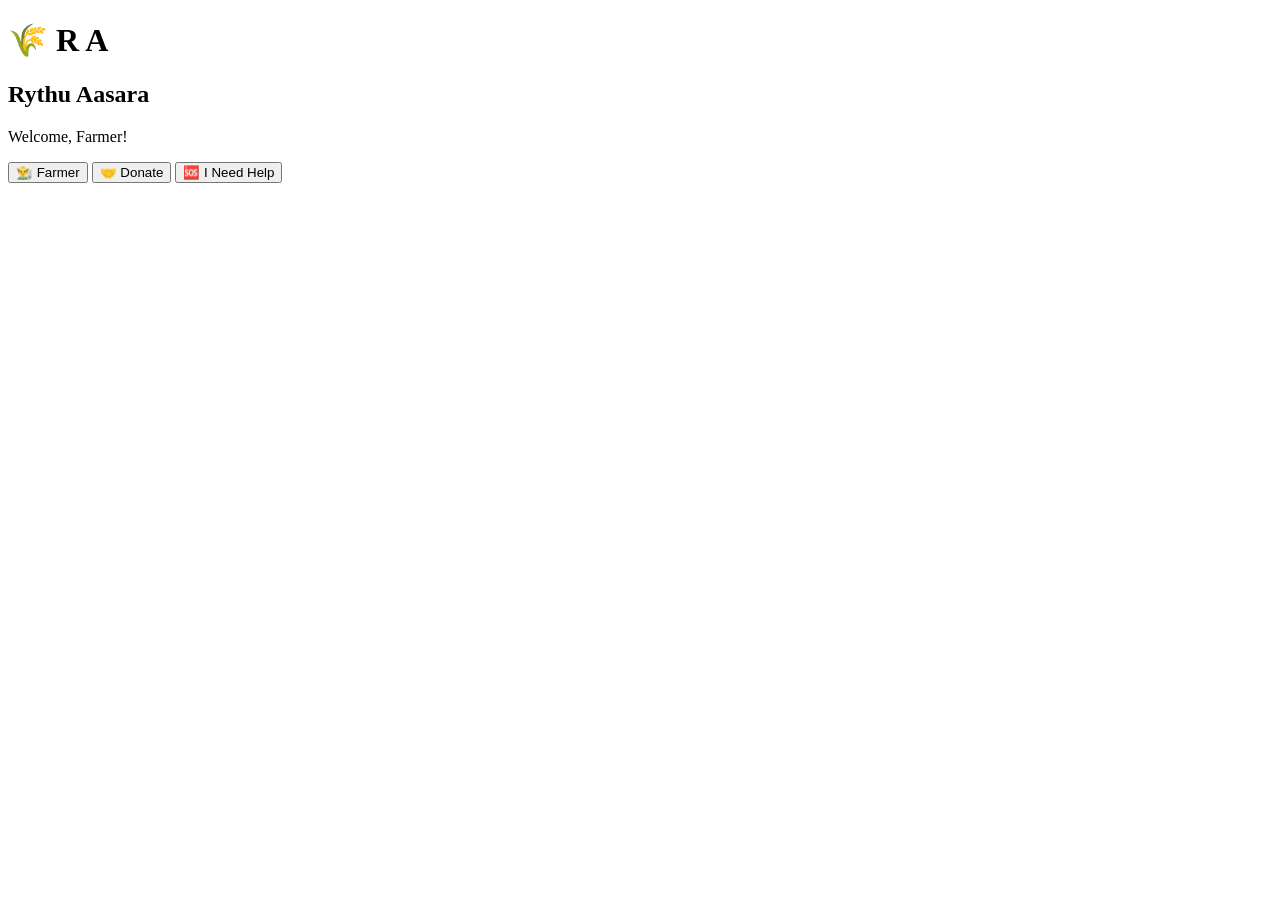
==== app/src/main/assets/index.html @ 130e4dbf "Add R A farmer home page" ====
<!DOCTYPE html>
<html lang="en">
<head>
    <meta charset="UTF-8">
    <meta name="viewport" content="width=device-width, initial-scale=1.0">
    <title>R A - Rythu Aasara</title>
</head>
<body>
    <h1>🌾 R A</h1>
    <h2>Rythu Aasara</h2>
    <p>Welcome, Farmer!</p>

    <button>👨‍🌾 Farmer</button>
    <button>🤝 Donate</button>
    <button>🆘 I Need Help</button>
</body>
</html>
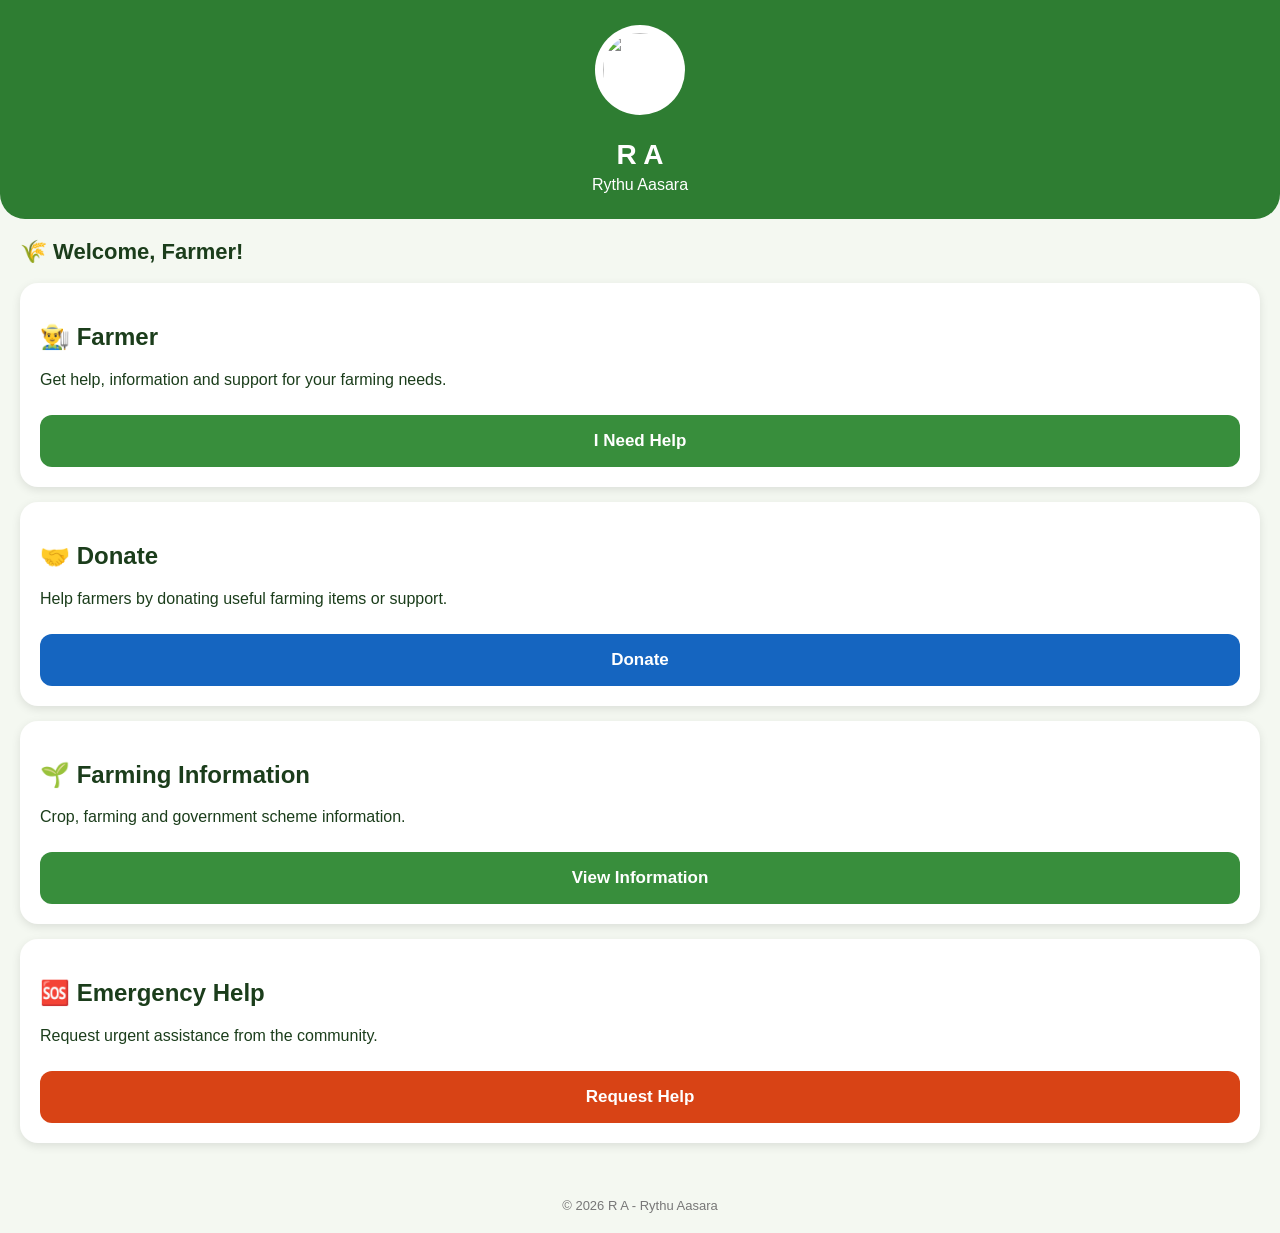
==== commit a4e75e8d: "Update R A farmer home page" ====
--- a/app/src/main/assets/index.html
+++ b/app/src/main/assets/index.html
@@ -4,14 +4,175 @@
     <meta charset="UTF-8">
     <meta name="viewport" content="width=device-width, initial-scale=1.0">
     <title>R A - Rythu Aasara</title>
+
+    <style>
+        * {
+            box-sizing: border-box;
+        }
+
+        body {
+            margin: 0;
+            font-family: Arial, sans-serif;
+            background: #f4f8f1;
+            color: #1b3d1b;
+        }
+
+        .header {
+            background: #2e7d32;
+            color: white;
+            padding: 25px 20px;
+            text-align: center;
+            border-radius: 0 0 25px 25px;
+        }
+
+        .logo {
+            width: 90px;
+            height: 90px;
+            object-fit: contain;
+            background: white;
+            border-radius: 50%;
+            padding: 8px;
+        }
+
+        .header h1 {
+            margin: 12px 0 5px;
+            font-size: 28px;
+        }
+
+        .header p {
+            margin: 0;
+            font-size: 16px;
+        }
+
+        .container {
+            padding: 20px;
+        }
+
+        .welcome {
+            font-size: 22px;
+            font-weight: bold;
+            margin-bottom: 18px;
+        }
+
+        .card {
+            background: white;
+            padding: 20px;
+            margin-bottom: 15px;
+            border-radius: 18px;
+            box-shadow: 0 3px 10px rgba(0,0,0,0.10);
+        }
+
+        button {
+            width: 100%;
+            padding: 16px;
+            margin-top: 10px;
+            border: none;
+            border-radius: 12px;
+            font-size: 17px;
+            font-weight: bold;
+            background: #388e3c;
+            color: white;
+        }
+
+        button:active {
+            transform: scale(0.98);
+        }
+
+        .help {
+            background: #d84315;
+        }
+
+        .donate {
+            background: #1565c0;
+        }
+
+        .footer {
+            text-align: center;
+            padding: 20px;
+            color: #777;
+            font-size: 13px;
+        }
+    </style>
 </head>
+
 <body>
-    <h1>🌾 R A</h1>
-    <h2>Rythu Aasara</h2>
-    <p>Welcome, Farmer!</p>
 
-    <button>👨‍🌾 Farmer</button>
-    <button>🤝 Donate</button>
-    <button>🆘 I Need Help</button>
+    <div class="header">
+
+        <img src="ra_logo.png" class="logo">
+
+        <h1>R A</h1>
+        <p>Rythu Aasara</p>
+
+    </div>
+
+    <div class="container">
+
+        <div class="welcome">
+            🌾 Welcome, Farmer!
+        </div>
+
+        <div class="card">
+            <h2>👨‍🌾 Farmer</h2>
+            <p>Get help, information and support for your farming needs.</p>
+
+            <button onclick="farmerHelp()">
+                I Need Help
+            </button>
+        </div>
+
+        <div class="card">
+            <h2>🤝 Donate</h2>
+            <p>Help farmers by donating useful farming items or support.</p>
+
+            <button class="donate" onclick="donate()">
+                Donate
+            </button>
+        </div>
+
+        <div class="card">
+            <h2>🌱 Farming Information</h2>
+            <p>Crop, farming and government scheme information.</p>
+
+            <button onclick="information()">
+                View Information
+            </button>
+        </div>
+
+        <div class="card">
+            <h2>🆘 Emergency Help</h2>
+            <p>Request urgent assistance from the community.</p>
+
+            <button class="help" onclick="emergency()">
+                Request Help
+            </button>
+        </div>
+
+    </div>
+
+    <div class="footer">
+        © 2026 R A - Rythu Aasara
+    </div>
+
+    <script>
+
+        function farmerHelp() {
+            alert("Farmer Help section coming next.");
+        }
+
+        function donate() {
+            alert("Donate section coming next.");
+        }
+
+        function information() {
+            alert("Farming Information section coming next.");
+        }
+
+        function emergency() {
+            alert("Emergency Help section coming next.");
+        }
+
+    </script>
+
 </body>
-</html>
+    </html>
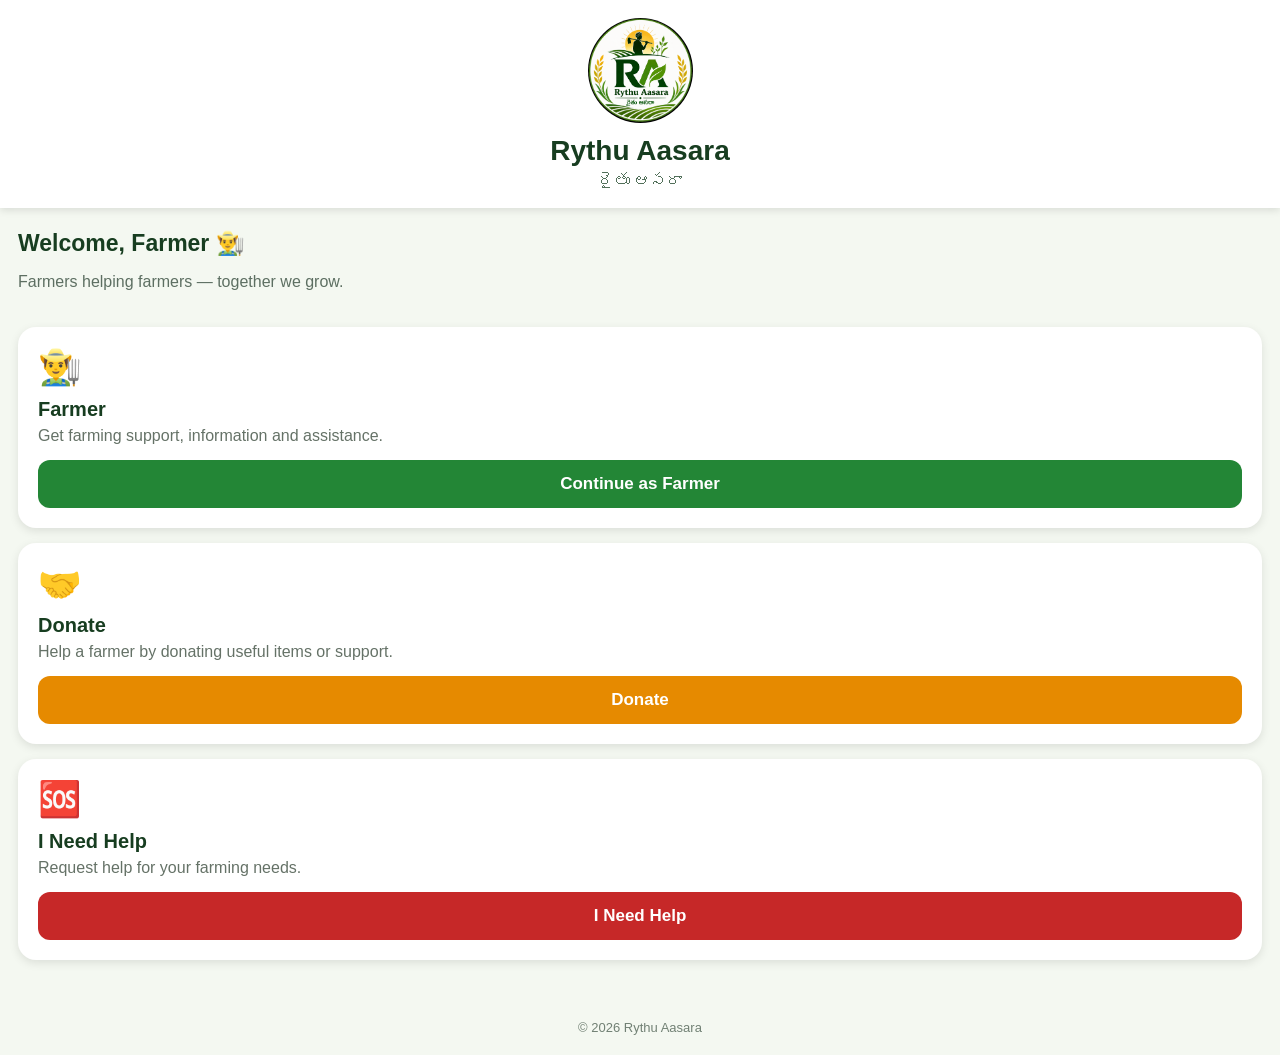
==== commit 247f40be: "Create Rythu Aasara farmer home screen" ====
--- a/app/src/main/assets/index.html
+++ b/app/src/main/assets/index.html
@@ -1,178 +1,173 @@
 <!DOCTYPE html>
 <html lang="en">
 <head>
-    <meta charset="UTF-8">
-    <meta name="viewport" content="width=device-width, initial-scale=1.0">
-    <title>R A - Rythu Aasara</title>
+<meta charset="UTF-8">
+<meta name="viewport" content="width=device-width, initial-scale=1.0">
 
-    <style>
-        * {
-            box-sizing: border-box;
-        }
+<title>Rythu Aasara</title>
 
-        body {
-            margin: 0;
-            font-family: Arial, sans-serif;
-            background: #f4f8f1;
-            color: #1b3d1b;
-        }
+<style>
+* {
+    box-sizing: border-box;
+}
 
-        .header {
-            background: #2e7d32;
-            color: white;
-            padding: 25px 20px;
-            text-align: center;
-            border-radius: 0 0 25px 25px;
-        }
+body {
+    margin: 0;
+    font-family: Arial, sans-serif;
+    background: #f4f8f1;
+    color: #173d20;
+}
 
-        .logo {
-            width: 90px;
-            height: 90px;
-            object-fit: contain;
-            background: white;
-            border-radius: 50%;
-            padding: 8px;
-        }
+.header {
+    background: #ffffff;
+    padding: 18px 15px;
+    text-align: center;
+    box-shadow: 0 2px 8px rgba(0,0,0,0.12);
+}
 
-        .header h1 {
-            margin: 12px 0 5px;
-            font-size: 28px;
-        }
+.logo {
+    width: 105px;
+    height: 105px;
+    object-fit: contain;
+    border-radius: 50%;
+}
 
-        .header p {
-            margin: 0;
-            font-size: 16px;
-        }
+.title {
+    font-size: 28px;
+    font-weight: bold;
+    margin-top: 8px;
+}
 
-        .container {
-            padding: 20px;
-        }
+.subtitle {
+    font-size: 16px;
+    color: #52705a;
+    margin-top: 5px;
+}
 
-        .welcome {
-            font-size: 22px;
-            font-weight: bold;
-            margin-bottom: 18px;
-        }
+.welcome {
+    padding: 22px 18px 10px;
+}
 
-        .card {
-            background: white;
-            padding: 20px;
-            margin-bottom: 15px;
-            border-radius: 18px;
-            box-shadow: 0 3px 10px rgba(0,0,0,0.10);
-        }
+.welcome h2 {
+    margin: 0;
+    font-size: 23px;
+}
 
-        button {
-            width: 100%;
-            padding: 16px;
-            margin-top: 10px;
-            border: none;
-            border-radius: 12px;
-            font-size: 17px;
-            font-weight: bold;
-            background: #388e3c;
-            color: white;
-        }
+.welcome p {
+    color: #5d6f62;
+}
 
-        button:active {
-            transform: scale(0.98);
-        }
+.cards {
+    padding: 10px 18px 25px;
+}
 
-        .help {
-            background: #d84315;
-        }
+.card {
+    background: white;
+    border-radius: 18px;
+    padding: 20px;
+    margin-bottom: 15px;
+    box-shadow: 0 3px 10px rgba(0,0,0,0.10);
+}
 
-        .donate {
-            background: #1565c0;
-        }
+.card-icon {
+    font-size: 35px;
+}
 
-        .footer {
-            text-align: center;
-            padding: 20px;
-            color: #777;
-            font-size: 13px;
-        }
-    </style>
+.card h3 {
+    margin: 10px 0 6px;
+    font-size: 20px;
+}
+
+.card p {
+    margin: 0 0 15px;
+    color: #657267;
+}
+
+button {
+    width: 100%;
+    border: none;
+    border-radius: 12px;
+    padding: 14px;
+    font-size: 17px;
+    font-weight: bold;
+    background: #238636;
+    color: white;
+}
+
+.help {
+    background: #c62828;
+}
+
+.donate {
+    background: #e68a00;
+}
+
+.footer {
+    text-align: center;
+    padding: 20px;
+    color: #718074;
+    font-size: 13px;
+}
+</style>
 </head>
 
 <body>
 
-    <div class="header">
+<div class="header">
+    <img src="ra_logo.png" class="logo" alt="Rythu Aasara Logo">
+    <div class="title">Rythu Aasara</div>
+    <div class="subtitle">రైతు ఆసరా</div>
+</div>
 
-        <img src="ra_logo.png" class="logo">
+<div class="welcome">
+    <h2>Welcome, Farmer 👨‍🌾</h2>
+    <p>Farmers helping farmers — together we grow.</p>
+</div>
 
-        <h1>R A</h1>
-        <p>Rythu Aasara</p>
+<div class="cards">
 
+    <div class="card">
+        <div class="card-icon">👨‍🌾</div>
+        <h3>Farmer</h3>
+        <p>Get farming support, information and assistance.</p>
+        <button onclick="farmer()">Continue as Farmer</button>
     </div>
 
-    <div class="container">
-
-        <div class="welcome">
-            🌾 Welcome, Farmer!
-        </div>
-
-        <div class="card">
-            <h2>👨‍🌾 Farmer</h2>
-            <p>Get help, information and support for your farming needs.</p>
-
-            <button onclick="farmerHelp()">
-                I Need Help
-            </button>
-        </div>
-
-        <div class="card">
-            <h2>🤝 Donate</h2>
-            <p>Help farmers by donating useful farming items or support.</p>
-
-            <button class="donate" onclick="donate()">
-                Donate
-            </button>
-        </div>
-
-        <div class="card">
-            <h2>🌱 Farming Information</h2>
-            <p>Crop, farming and government scheme information.</p>
-
-            <button onclick="information()">
-                View Information
-            </button>
-        </div>
-
-        <div class="card">
-            <h2>🆘 Emergency Help</h2>
-            <p>Request urgent assistance from the community.</p>
-
-            <button class="help" onclick="emergency()">
-                Request Help
-            </button>
-        </div>
-
+    <div class="card">
+        <div class="card-icon">🤝</div>
+        <h3>Donate</h3>
+        <p>Help a farmer by donating useful items or support.</p>
+        <button class="donate" onclick="donate()">Donate</button>
     </div>
 
-    <div class="footer">
-        © 2026 R A - Rythu Aasara
+    <div class="card">
+        <div class="card-icon">🆘</div>
+        <h3>I Need Help</h3>
+        <p>Request help for your farming needs.</p>
+        <button class="help" onclick="needHelp()">I Need Help</button>
     </div>
 
-    <script>
+</div>
 
-        function farmerHelp() {
-            alert("Farmer Help section coming next.");
-        }
+<div class="footer">
+    © 2026 Rythu Aasara
+</div>
 
-        function donate() {
-            alert("Donate section coming next.");
-        }
+<script>
 
-        function information() {
-            alert("Farming Information section coming next.");
-        }
+function farmer() {
+    alert("Farmer section coming next.");
+}
 
-        function emergency() {
-            alert("Emergency Help section coming next.");
-        }
+function donate() {
+    alert("Donation section coming next.");
+}
 
-    </script>
+function needHelp() {
+    alert("Help request section coming next.");
+}
+
+</script>
 
 </body>
-    </html>
+</html>
